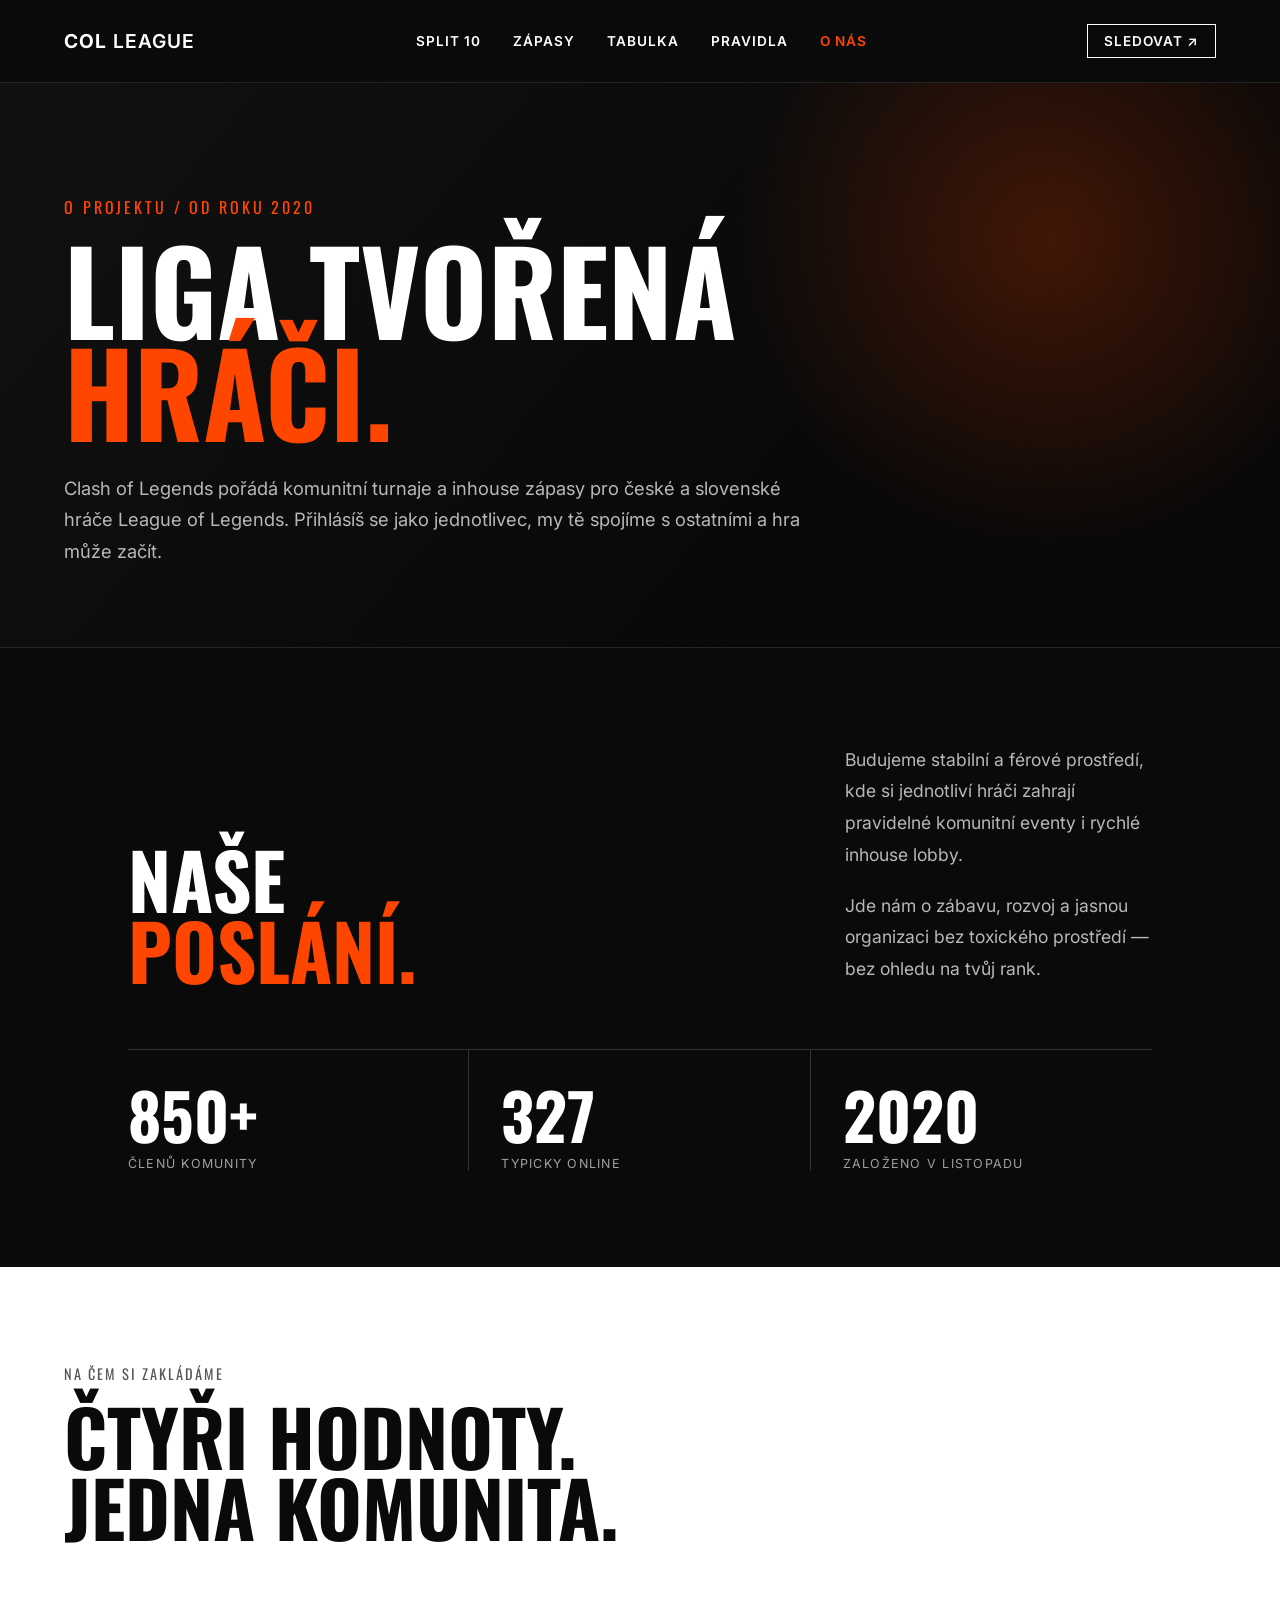
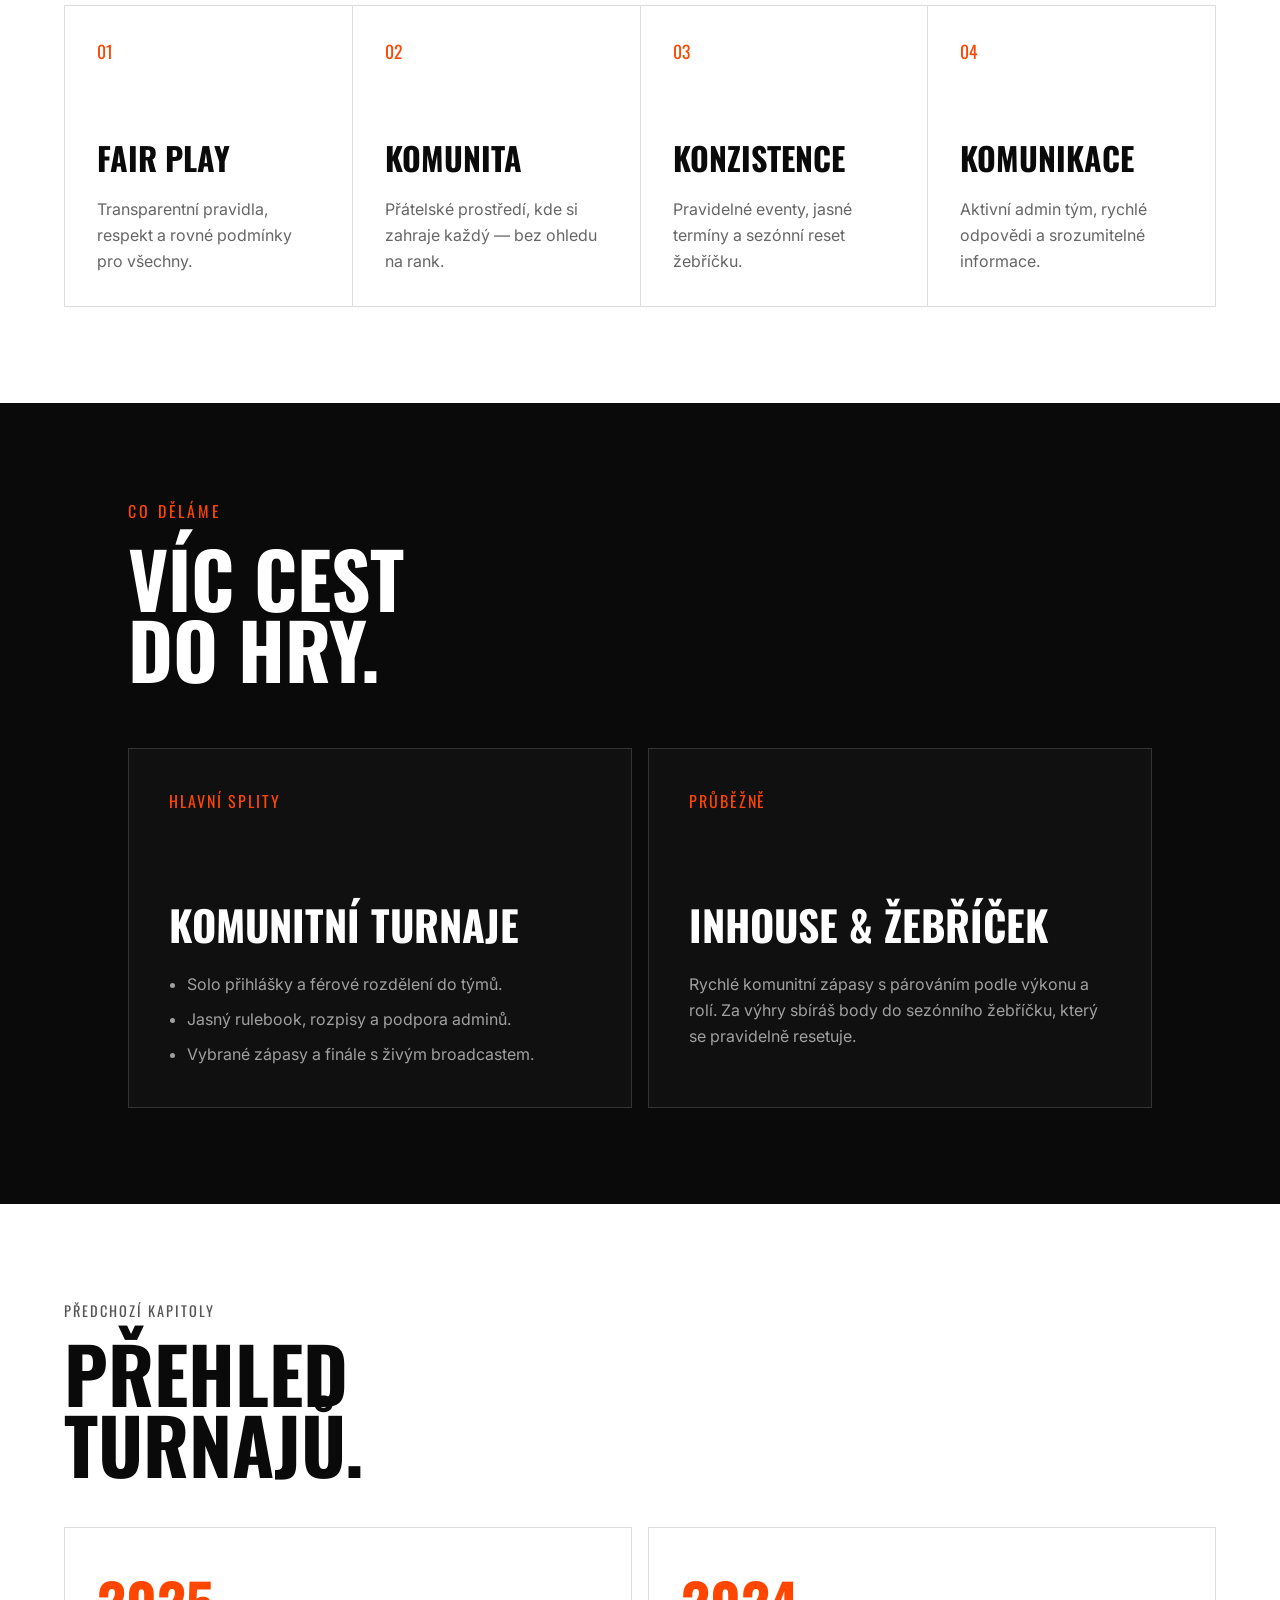
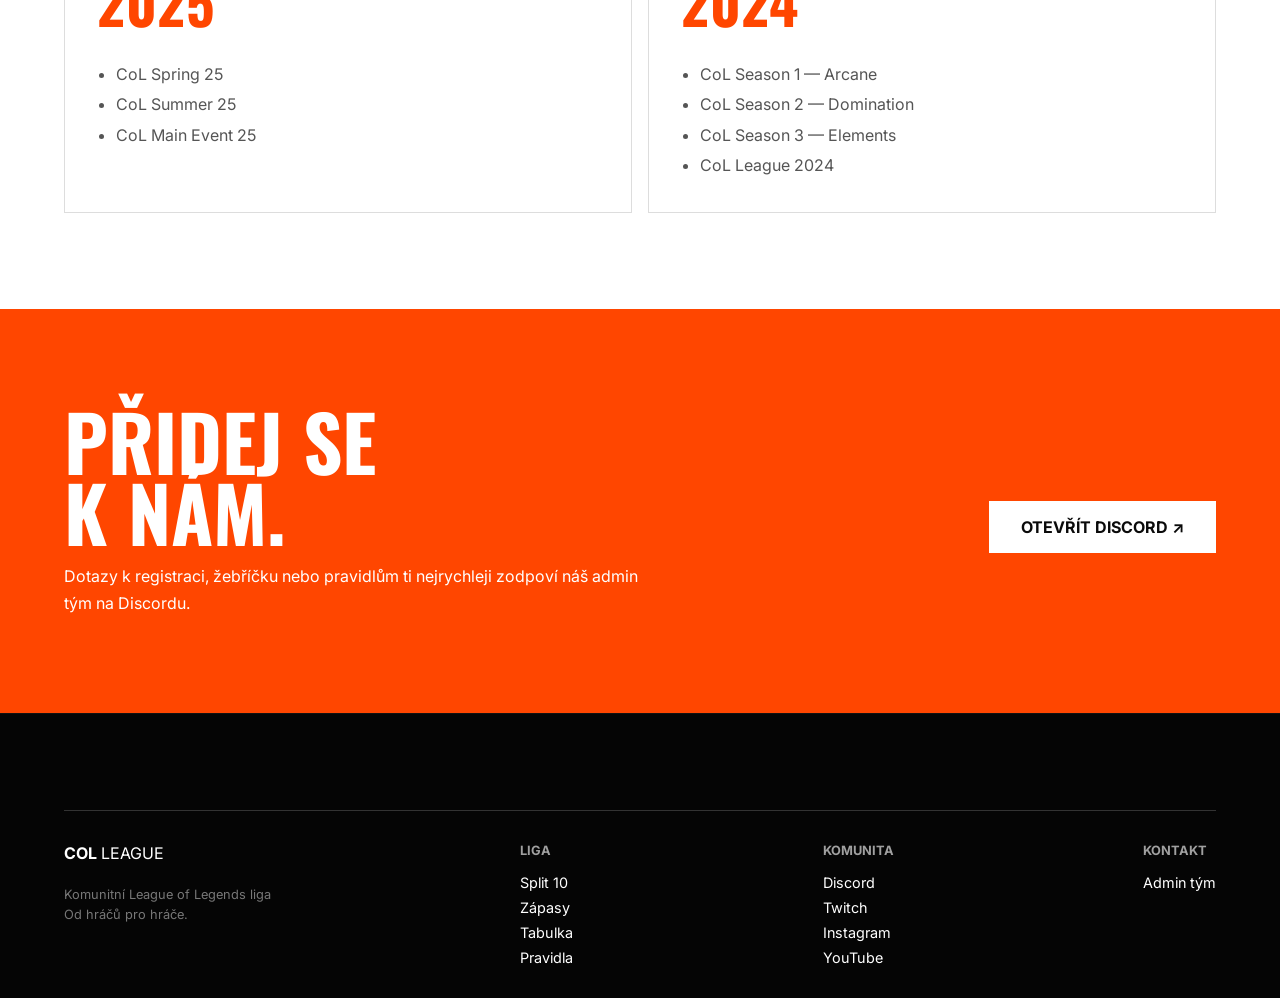
==== about.html @ c6d519ae "Add files via upload" ====
<!DOCTYPE html>
<html lang="cs">
<head>
    <meta charset="UTF-8">
    <meta name="viewport" content="width=device-width, initial-scale=1.0">
    <meta name="description" content="Poznej komunitní League of Legends ligu Clash of Legends, naše hodnoty, turnaje a inhouse zápasy.">
    <title>O nás — COL League</title>
    <link rel="preconnect" href="https://fonts.googleapis.com">
    <link rel="preconnect" href="https://fonts.gstatic.com" crossorigin>
    <link href="https://fonts.googleapis.com/css2?family=Inter:wght@400;600&family=Oswald:wght@700&display=swap" rel="stylesheet">
    <link rel="stylesheet" href="style.css">
</head>
<body class="page-body">
    <header class="navbar page-navbar">
        <a class="logo" href="index.html" aria-label="COL League — úvodní stránka"><strong>COL</strong> LEAGUE</a>
        <nav class="nav-links" aria-label="Hlavní navigace">
            <a href="index.html">SPLIT 10</a>
            <a href="zapasy.html">ZÁPASY</a>
            <a href="#">TABULKA</a>
            <a href="pravidla.html">PRAVIDLA</a>
            <a href="about.html" aria-current="page">O NÁS</a>
        </nav>
        <div class="nav-actions"><a href="https://www.twitch.tv/col_official" class="btn-outline">SLEDOVAT ↗</a></div>
    </header>

    <main class="page-main">
        <section class="page-hero">
            <div class="page-hero__inner">
                <p class="page-kicker">O PROJEKTU / OD ROKU 2020</p>
                <h1 class="page-title">LIGA TVOŘENÁ<br><span class="highlight">HRÁČI.</span></h1>
                <p class="page-lead">Clash of Legends pořádá komunitní turnaje a inhouse zápasy pro české a slovenské hráče League of Legends. Přihlásíš se jako jednotlivec, my tě spojíme s ostatními a hra může začít.</p>
            </div>
        </section>

        <section class="content-section section-dark">
            <div class="content-wrap">
                <div class="split-intro">
                    <h2 class="section-heading">NAŠE<br><span style="color: var(--col-primary);">POSLÁNÍ.</span></h2>
                    <div class="editorial-copy">
                        <p>Budujeme stabilní a férové prostředí, kde si jednotliví hráči zahrají pravidelné komunitní eventy i rychlé inhouse lobby.</p>
                        <p>Jde nám o zábavu, rozvoj a jasnou organizaci bez toxického prostředí — bez ohledu na tvůj rank.</p>
                    </div>
                </div>
                <div class="about-stat-row" aria-label="Statistiky projektu">
                    <div class="about-stat"><strong>850+</strong><span>členů komunity</span></div>
                    <div class="about-stat"><strong>327</strong><span>typicky online</span></div>
                    <div class="about-stat"><strong>2020</strong><span>založeno v listopadu</span></div>
                </div>
            </div>
        </section>

        <section class="content-section content-section--light">
            <div class="content-wrap">
                <p class="subtitle-dark">NA ČEM SI ZAKLÁDÁME</p>
                <h2 class="section-heading">ČTYŘI HODNOTY.<br>JEDNA KOMUNITA.</h2>
                <div class="value-grid-new">
                    <article class="value-card-new"><span class="value-number">01</span><div><h3>Fair play</h3><p>Transparentní pravidla, respekt a rovné podmínky pro všechny.</p></div></article>
                    <article class="value-card-new"><span class="value-number">02</span><div><h3>Komunita</h3><p>Přátelské prostředí, kde si zahraje každý — bez ohledu na rank.</p></div></article>
                    <article class="value-card-new"><span class="value-number">03</span><div><h3>Konzistence</h3><p>Pravidelné eventy, jasné termíny a sezónní reset žebříčku.</p></div></article>
                    <article class="value-card-new"><span class="value-number">04</span><div><h3>Komunikace</h3><p>Aktivní admin tým, rychlé odpovědi a srozumitelné informace.</p></div></article>
                </div>
            </div>
        </section>

        <section class="content-section section-dark">
            <div class="content-wrap">
                <p class="page-kicker">CO DĚLÁME</p>
                <h2 class="section-heading">VÍC CEST<br>DO HRY.</h2>
                <div class="activity-grid">
                    <article class="activity-card">
                        <span class="activity-card__tag">HLAVNÍ SPLITY</span>
                        <h3>Komunitní turnaje</h3>
                        <ul>
                            <li>Solo přihlášky a férové rozdělení do týmů.</li>
                            <li>Jasný rulebook, rozpisy a podpora adminů.</li>
                            <li>Vybrané zápasy a finále s živým broadcastem.</li>
                        </ul>
                    </article>
                    <article class="activity-card">
                        <span class="activity-card__tag">PRŮBĚŽNĚ</span>
                        <h3>Inhouse & žebříček</h3>
                        <p>Rychlé komunitní zápasy s párováním podle výkonu a rolí. Za výhry sbíráš body do sezónního žebříčku, který se pravidelně resetuje.</p>
                    </article>
                </div>
            </div>
        </section>

        <section class="content-section content-section--light">
            <div class="content-wrap">
                <p class="subtitle-dark">PŘEDCHOZÍ KAPITOLY</p>
                <h2 class="section-heading">PŘEHLED<br>TURNAJŮ.</h2>
                <div class="history-grid">
                    <article class="history-year"><h3>2025</h3><ul><li>CoL Spring 25</li><li>CoL Summer 25</li><li>CoL Main Event 25</li></ul></article>
                    <article class="history-year"><h3>2024</h3><ul><li>CoL Season 1 — Arcane</li><li>CoL Season 2 — Domination</li><li>CoL Season 3 — Elements</li><li>CoL League 2024</li></ul></article>
                </div>
            </div>
        </section>

        <section class="content-section content-section--orange">
            <div class="content-wrap contact-strip">
                <div><h2 class="section-heading">PŘIDEJ SE<br>K NÁM.</h2><p>Dotazy k registraci, žebříčku nebo pravidlům ti nejrychleji zodpoví náš admin tým na Discordu.</p></div>
                <a href="https://discord.gg/68KqHuSgA" class="btn-light large">OTEVŘÍT DISCORD ↗</a>
            </div>
        </section>
    </main>

    <footer class="footer-section">
        <div class="footer-links">
            <div class="col-logo"><strong>COL</strong> LEAGUE<br><br><span style="font-size: .8rem; color: #777;">Komunitní League of Legends liga<br>Od hráčů pro hráče.</span></div>
            <div class="links-group"><strong>LIGA</strong><a href="index.html">Split 10</a><a href="zapasy.html">Zápasy</a><a href="#">Tabulka</a><a href="pravidla.html">Pravidla</a></div>
            <div class="links-group"><strong>KOMUNITA</strong><a href="https://discord.gg/68KqHuSgA">Discord</a><a href="https://www.twitch.tv/col_official">Twitch</a><a href="https://www.instagram.com/col_league_official">Instagram</a><a href="https://www.youtube.com/@ClashofLegendsOfficial">YouTube</a></div>
            <div class="links-group"><strong>KONTAKT</strong><a href="https://discord.gg/68KqHuSgA">Admin tým</a></div>
        </div>
    </footer>
</body>
</html>
---- style.css ----
/* --- ZÁKLADNÉ PREMENNÉ A RESET --- */
:root {
    --bg-dark: #0a0a0a;
    --col-primary: #ff4600; /* Výrazná oranžová z návrhu */
    --text-light: #ffffff;
    --text-muted: #a0a0a0;
    --font-heading: 'Oswald', sans-serif;
    --font-body: 'Inter', sans-serif;
}

* {
    margin: 0;
    padding: 0;
    box-sizing: border-box;
}

body {
    background-color: var(--bg-dark);
    color: var(--text-light);
    font-family: var(--font-body);
    overflow-x: hidden;
}

html {
    scroll-behavior: smooth;
}

::selection {
    background: var(--col-primary);
    color: #fff;
}

a {
    text-decoration: none;
    color: inherit;
}

/* --- NAVIGÁCIA --- */
.navbar {
    display: flex;
    justify-content: space-between;
    align-items: center;
    padding: 1.5rem 4rem;
    background: transparent;
    position: absolute;
    width: 100%;
    z-index: 100;
    font-size: 0.85rem;
    font-weight: 600;
    letter-spacing: 1px;
}

.logo {
    font-size: 1.2rem;
}

.nav-links {
    display: flex;
    gap: 2rem;
    text-transform: uppercase;
}

.nav-links a:hover {
    color: var(--col-primary);
}

.nav-links a[aria-current="page"] {
    color: var(--col-primary);
}

.nav-actions {
    display: flex;
    gap: 1rem;
    align-items: center;
}

/* --- TLAČIDLÁ --- */
.btn-outline {
    border: 1px solid var(--text-light);
    padding: 0.5rem 1rem;
    text-transform: uppercase;
    transition: 0.2s;
}

.btn-outline:hover {
    background-color: var(--text-light);
    color: var(--bg-dark);
}

.btn-primary {
    background-color: var(--col-primary);
    color: white;
    padding: 0.5rem 1rem;
    text-transform: uppercase;
    font-weight: bold;
    border: 1px solid var(--col-primary);
    transition: 0.2s;
}

.btn-primary:hover {
    background-color: transparent;
    color: var(--col-primary);
}

.btn-secondary {
    border: 1px solid var(--text-light);
    padding: 0.5rem 1rem;
    text-transform: uppercase;
}

.btn-primary.large, .btn-secondary.large {
    padding: 1rem 2rem;
    font-size: 1rem;
}

.btn-light {
    background-color: white;
    color: var(--bg-dark);
    padding: 1rem 2rem;
    text-transform: uppercase;
    font-weight: bold;
    margin-top: 2rem;
}

/* --- HERO SEKCIA --- */
.hero {
    height: 100vh;
    display: flex;
    align-items: center;
    padding: 0 4rem;
    background: linear-gradient(rgba(10,10,10,0.4), rgba(10,10,10,0.9)), #111;
}

.hero-content {
    max-width: 1200px;
    margin-top: 5rem;
}

.subtitle {
    font-family: var(--font-heading);
    letter-spacing: 2px;
    font-size: 1rem;
    margin-bottom: 1rem;
    text-transform: uppercase;
}

.main-title {
    font-family: var(--font-heading);
    font-size: 8rem;
    line-height: 0.9;
    text-transform: uppercase;
    margin-bottom: 3rem;
}

.main-title .highlight {
    color: var(--col-primary);
}

.hero-actions {
    display: flex;
    align-items: center;
    gap: 4rem;
}

.hero-text {
    font-size: 1.1rem;
    color: var(--text-muted);
}

.hero-buttons {
    display: flex;
    gap: 1rem;
}

/* --- ORANŽOVÝ BANNER --- */
.info-banner {
    background-color: var(--col-primary);
    display: flex;
    justify-content: space-between;
    align-items: center;
    padding: 2rem 4rem;
    color: white;
    flex-wrap: wrap;
}

.banner-item {
    display: flex;
    align-items: center;
    gap: 1rem;
    text-transform: uppercase;
}

.banner-item p {
    font-size: 0.8rem;
    opacity: 0.9;
}

.badge {
    border: 2px solid white;
    padding: 0.2rem 0.5rem;
    font-weight: bold;
}

.form-mockup label {
    font-size: 0.7rem;
    display: block;
    margin-bottom: 0.3rem;
}

.input-group {
    display: flex;
    background: white;
}

.input-group input {
    border: none;
    padding: 0.8rem;
    font-weight: bold;
    outline: none;
}

.input-group button {
    background: transparent;
    border: none;
    padding: 0 1rem;
    cursor: pointer;
    font-weight: bold;
}

/* --- SPOLOČNÉ TRIEDY PRE SEKCIE --- */
.section-dark {
    background-color: var(--bg-dark);
    color: var(--text-light);
    padding: 6rem 4rem;
}

.section-light {
    background-color: #ffffff;
    color: var(--bg-dark);
    padding: 6rem 4rem;
}

.massive-text {
    font-family: var(--font-heading);
    font-size: 6rem;
    line-height: 0.9;
    text-transform: uppercase;
}

.massive-text .highlight {
    color: var(--col-primary);
}

.massive-text-dark {
    font-family: var(--font-heading);
    font-size: 5.5rem;
    line-height: 0.9;
    text-transform: uppercase;
    color: var(--bg-dark);
    margin-bottom: 3rem;
}

.subtitle-dark {
    font-family: var(--font-heading);
    letter-spacing: 2px;
    font-size: 0.9rem;
    margin-bottom: 1rem;
    text-transform: uppercase;
    color: #555;
}

.link-arrow {
    display: inline-block;
    border-bottom: 1px solid var(--text-light);
    padding-bottom: 0.2rem;
    text-transform: uppercase;
    font-weight: bold;
    margin-top: 1rem;
}

/* --- ABOUT SEKCIA (KOMUNITA. SOUTĚŽ. RESPEKT.) --- */
.about-top {
    display: flex;
    justify-content: space-between;
    align-items: flex-end;
    margin-bottom: 6rem;
}

.about-desc {
    max-width: 300px;
    color: var(--text-muted);
}

.stats-grid {
    display: grid;
    grid-template-columns: repeat(4, 1fr);
    gap: 2rem;
    border-top: 1px solid #333;
    padding-top: 2rem;
}

.stat-item h3 {
    font-family: var(--font-heading);
    font-size: 3.5rem;
    margin-bottom: 0.5rem;
}

.stat-item p {
    font-size: 0.8rem;
    text-transform: uppercase;
    color: var(--text-muted);
    letter-spacing: 1px;
}

/* --- KROKY (OD SOUPISKY K FINÁLE) --- */
.steps-grid {
    display: grid;
    grid-template-columns: repeat(4, 1fr);
    gap: 1rem;
}

.step-card {
    border-left: 2px solid #eee;
    padding-left: 1.5rem;
}

.step-number {
    font-family: var(--font-heading);
    font-size: 3rem;
    color: var(--col-primary);
    opacity: 0.5;
    margin-bottom: 1rem;
}

.step-card h4 {
    font-size: 1.2rem;
    text-transform: uppercase;
    margin-bottom: 1rem;
}

.step-card p {
    color: #555;
    font-size: 0.9rem;
    line-height: 1.5;
}

/* --- OBRÁZKOVÉ KARTY --- */
.features-grid {
    display: grid;
    grid-template-columns: repeat(3, 1fr);
    gap: 1rem;
}

.feature-card {
    height: 400px;
    background-color: #222; 
    padding: 2rem;
    display: flex;
    flex-direction: column;
    justify-content: flex-end;
    color: white;
    background: linear-gradient(to top, rgba(0,0,0,0.9), rgba(0,0,0,0.1));
}

.card-meta {
    font-size: 0.7rem;
    text-transform: uppercase;
    letter-spacing: 1px;
    margin-bottom: 0.5rem;
}

.feature-card h3 {
    font-family: var(--font-heading);
    font-size: 2.2rem;
    line-height: 1.1;
    text-transform: uppercase;
}

/* --- FAQ SEKCIA --- */
.faq-section {
    display: grid;
    grid-template-columns: 1fr 1fr;
    gap: 4rem;
}

.faq-list {
    display: flex;
    flex-direction: column;
}

.faq-item {
    border-bottom: 1px solid #333;
    padding: 1.5rem 0;
}

.faq-item summary {
    font-size: 1.2rem;
    font-weight: bold;
    cursor: pointer;
    list-style: none;
    display: flex;
    justify-content: space-between;
}

.faq-item summary::-webkit-details-marker {
    display: none;
}

.faq-content {
    padding-top: 1rem;
    color: var(--text-muted);
    line-height: 1.6;
}

/* --- FOOTER --- */
.footer-section {
    background-color: #050505; 
    padding: 6rem 4rem 2rem 4rem;
    color: white;
    text-align: center;
    border-top: 1px solid #111;
}

.footer-links {
    display: flex;
    justify-content: space-between;
    text-align: left;
    border-top: 1px solid #333;
    padding-top: 2rem;
}

.links-group {
    display: flex;
    flex-direction: column;
    gap: 0.5rem;
}

.links-group strong {
    margin-bottom: 0.5rem;
    color: var(--text-muted);
    font-size: 0.8rem;
    text-transform: uppercase;
}

.links-group a {
    color: white;
    font-size: 0.9rem;
}
.links-group a:hover {
    color: var(--col-primary);
}

/* --- VNITŘNÍ STRÁNKY --- */
.page-body {
    background: #0a0a0a;
}

.page-navbar {
    position: relative;
    background: #0a0a0a;
    border-bottom: 1px solid #242424;
}

.page-main {
    min-height: 70vh;
}

.page-hero {
    min-height: 560px;
    display: flex;
    align-items: flex-end;
    padding: 7rem 4rem 5rem;
    background:
        radial-gradient(circle at 82% 28%, rgba(255, 70, 0, 0.23), transparent 28%),
        linear-gradient(130deg, #111 0%, #080808 70%);
    border-bottom: 1px solid #262626;
}

.page-hero--compact {
    min-height: 410px;
}

.page-hero__inner {
    width: 100%;
    max-width: 1280px;
    margin: 0 auto;
}

.page-kicker {
    color: var(--col-primary);
    font-family: var(--font-heading);
    letter-spacing: 0.18em;
    text-transform: uppercase;
    margin-bottom: 1.2rem;
}

.page-title {
    max-width: 1050px;
    font-family: var(--font-heading);
    font-size: clamp(4rem, 9vw, 8rem);
    line-height: 0.88;
    text-transform: uppercase;
}

.page-title .highlight {
    color: var(--col-primary);
}

.page-lead {
    max-width: 760px;
    margin-top: 2rem;
    color: #b8b8b8;
    font-size: 1.15rem;
    line-height: 1.7;
}

.content-wrap {
    width: min(100% - 8rem, 1280px);
    margin-inline: auto;
}

.content-section {
    padding-block: 6rem;
}

.content-section--light {
    background: #fff;
    color: #0a0a0a;
}

.content-section--orange {
    background: var(--col-primary);
    color: #fff;
}

.section-heading {
    font-family: var(--font-heading);
    font-size: clamp(3rem, 6vw, 5.5rem);
    line-height: 0.92;
    text-transform: uppercase;
}

.section-intro {
    max-width: 700px;
    margin-top: 1.5rem;
    color: #777;
    line-height: 1.75;
}

.section-dark .section-intro {
    color: var(--text-muted);
}

.split-intro {
    display: grid;
    grid-template-columns: 1.35fr 0.65fr;
    gap: 5rem;
    align-items: end;
}

.editorial-copy {
    color: #b8b8b8;
    font-size: 1.1rem;
    line-height: 1.8;
}

.editorial-copy p + p {
    margin-top: 1.2rem;
}

.about-stat-row {
    display: grid;
    grid-template-columns: repeat(3, 1fr);
    margin-top: 4rem;
    border-top: 1px solid #333;
}

.about-stat {
    padding: 2rem 2rem 0 0;
    border-right: 1px solid #333;
}

.about-stat:not(:first-child) {
    padding-left: 2rem;
}

.about-stat:last-child {
    border-right: 0;
}

.about-stat strong {
    display: block;
    font-family: var(--font-heading);
    font-size: 4rem;
    line-height: 1;
}

.about-stat span {
    display: block;
    margin-top: 0.65rem;
    color: var(--text-muted);
    font-size: 0.78rem;
    letter-spacing: 0.1em;
    text-transform: uppercase;
}

.value-grid-new {
    display: grid;
    grid-template-columns: repeat(4, 1fr);
    gap: 1px;
    margin-top: 4rem;
    background: #ddd;
    border: 1px solid #ddd;
}

.value-card-new {
    min-height: 300px;
    padding: 2rem;
    background: #fff;
    display: flex;
    flex-direction: column;
    justify-content: space-between;
}

.value-number {
    color: var(--col-primary);
    font-family: var(--font-heading);
    font-size: 1.1rem;
}

.value-card-new h3 {
    margin-bottom: 1rem;
    font-family: var(--font-heading);
    font-size: 2rem;
    text-transform: uppercase;
}

.value-card-new p {
    color: #666;
    line-height: 1.6;
}

.activity-grid {
    display: grid;
    grid-template-columns: repeat(2, 1fr);
    gap: 1rem;
    margin-top: 4rem;
}

.activity-card {
    min-height: 340px;
    padding: 2.5rem;
    border: 1px solid #333;
    background: #101010;
}

.activity-card__tag {
    display: inline-block;
    margin-bottom: 5rem;
    color: var(--col-primary);
    font-family: var(--font-heading);
    letter-spacing: 0.12em;
    text-transform: uppercase;
}

.activity-card h3 {
    margin-bottom: 1rem;
    font-family: var(--font-heading);
    font-size: 2.6rem;
    text-transform: uppercase;
}

.activity-card p,
.activity-card li {
    color: var(--text-muted);
    line-height: 1.65;
}

.activity-card ul {
    padding-left: 1.1rem;
}

.activity-card li + li {
    margin-top: 0.55rem;
}

.history-grid {
    display: grid;
    grid-template-columns: repeat(2, 1fr);
    gap: 1rem;
    margin-top: 3rem;
}

.history-year {
    padding: 2rem;
    border: 1px solid #ddd;
}

.history-year h3 {
    color: var(--col-primary);
    font-family: var(--font-heading);
    font-size: 3.5rem;
}

.history-year ul {
    margin-top: 1rem;
    padding-left: 1.2rem;
    color: #555;
    line-height: 1.9;
}

.contact-strip {
    display: flex;
    justify-content: space-between;
    gap: 3rem;
    align-items: center;
}

.contact-strip p {
    max-width: 580px;
    margin-top: 1rem;
    line-height: 1.7;
}

/* Pravidla */
.draft-notice {
    display: flex;
    align-items: center;
    gap: 1rem;
    padding: 1.25rem 1.5rem;
    border: 1px solid rgba(255, 255, 255, 0.28);
    background: rgba(255, 255, 255, 0.08);
    margin-top: 2.5rem;
    max-width: 720px;
}

.draft-notice__badge {
    flex: 0 0 auto;
    background: #fff;
    color: #0a0a0a;
    padding: 0.4rem 0.65rem;
    font-size: 0.72rem;
    font-weight: 700;
    letter-spacing: 0.08em;
}

.rules-layout {
    display: grid;
    grid-template-columns: 270px 1fr;
    gap: 5rem;
    align-items: start;
}

.rules-nav {
    position: sticky;
    top: 2rem;
    border-top: 1px solid #333;
}

.rules-nav a {
    display: flex;
    justify-content: space-between;
    padding: 1rem 0;
    border-bottom: 1px solid #333;
    color: #aaa;
    font-size: 0.85rem;
    text-transform: uppercase;
}

.rules-nav a:hover {
    color: var(--col-primary);
}

.rules-chapters {
    display: grid;
    gap: 1rem;
}

.rule-chapter {
    padding: 2.25rem;
    border: 1px solid #303030;
    background: #101010;
}

.rule-chapter__head {
    display: grid;
    grid-template-columns: 80px 1fr;
    gap: 1.5rem;
    align-items: start;
}

.rule-chapter__number {
    color: var(--col-primary);
    font-family: var(--font-heading);
    font-size: 2.2rem;
}

.rule-chapter h2 {
    font-family: var(--font-heading);
    font-size: 2rem;
    text-transform: uppercase;
}

.rule-chapter p {
    margin-top: 0.8rem;
    color: #8d8d8d;
    line-height: 1.7;
}

/* Zápasy */
.match-filter-bar {
    display: flex;
    justify-content: space-between;
    align-items: center;
    gap: 1rem;
    margin-bottom: 2rem;
    padding-bottom: 1.5rem;
    border-bottom: 1px solid #333;
}

.match-tabs {
    display: flex;
    flex-wrap: wrap;
    gap: 0.6rem;
}

.match-tab {
    padding: 0.7rem 1rem;
    border: 1px solid #333;
    color: #aaa;
    font-size: 0.78rem;
    font-weight: 600;
    text-transform: uppercase;
}

.match-tab--active,
.match-tab:hover {
    border-color: var(--col-primary);
    background: var(--col-primary);
    color: #fff;
}

.matches-group + .matches-group {
    margin-top: 5rem;
}

.matches-group__title {
    margin-bottom: 1.4rem;
    font-family: var(--font-heading);
    font-size: 2.4rem;
    text-transform: uppercase;
}

.matches-list-new {
    display: grid;
    gap: 1rem;
}

.match-card-new {
    position: relative;
    display: grid;
    grid-template-columns: minmax(180px, 1fr) minmax(300px, 1.35fr) minmax(180px, 1fr);
    gap: 2rem;
    align-items: center;
    min-height: 190px;
    padding: 2rem;
    border: 1px solid #303030;
    background: linear-gradient(120deg, #101010, #0c0c0c);
    overflow: hidden;
}

.match-card-new::after {
    content: "";
    position: absolute;
    inset: 0 auto 0 0;
    width: 4px;
    background: var(--col-primary);
}

.match-card-new--finished::after {
    background: #5c5c5c;
}

.match-team {
    display: flex;
    align-items: center;
    gap: 1rem;
    min-width: 0;
}

.match-team--right {
    flex-direction: row-reverse;
    text-align: right;
}

.team-mark {
    flex: 0 0 64px;
    width: 64px;
    height: 64px;
    display: grid;
    place-items: center;
    border: 1px solid #3c3c3c;
    background: #181818;
    color: var(--col-primary);
    font-family: var(--font-heading);
    font-size: 1.55rem;
}

.match-team__name {
    font-family: var(--font-heading);
    font-size: 1.4rem;
    line-height: 1.05;
    text-transform: uppercase;
}

.match-team__record {
    margin-top: 0.35rem;
    color: #727272;
    font-size: 0.72rem;
    text-transform: uppercase;
}

.match-center {
    text-align: center;
}

.match-meta {
    color: #787878;
    font-size: 0.72rem;
    letter-spacing: 0.09em;
    text-transform: uppercase;
}

.match-score {
    margin: 0.55rem 0;
    font-family: var(--font-heading);
    font-size: 3rem;
    letter-spacing: 0.08em;
}

.match-time {
    margin: 0.55rem 0;
    font-family: var(--font-heading);
    font-size: 2.25rem;
}

.match-badges {
    display: flex;
    justify-content: center;
    flex-wrap: wrap;
    gap: 0.4rem;
}

.match-badge {
    padding: 0.35rem 0.55rem;
    border: 1px solid #393939;
    color: #aaa;
    font-size: 0.65rem;
    text-transform: uppercase;
}

.match-badge--live {
    border-color: var(--col-primary);
    color: var(--col-primary);
}

.matches-note {
    max-width: 620px;
    color: #777;
    line-height: 1.65;
}

@media (max-width: 980px) {
    .navbar {
        padding: 1.25rem 2rem;
    }

    .nav-links {
        gap: 1rem;
    }

    .nav-actions {
        display: none;
    }

    .page-hero {
        padding-inline: 2rem;
    }

    .content-wrap {
        width: min(100% - 4rem, 1280px);
    }

    .split-intro,
    .rules-layout {
        grid-template-columns: 1fr;
        gap: 3rem;
    }

    .rules-nav {
        position: static;
    }

    .value-grid-new {
        grid-template-columns: repeat(2, 1fr);
    }

    .match-card-new {
        grid-template-columns: 1fr;
        gap: 1.4rem;
        text-align: center;
    }

    .match-team,
    .match-team--right {
        flex-direction: column;
        text-align: center;
    }
}

@media (max-width: 700px) {
    .navbar {
        position: relative;
        flex-wrap: wrap;
        gap: 1rem;
        padding: 1rem 1.25rem;
        background: #0a0a0a;
    }

    .nav-links {
        width: 100%;
        overflow-x: auto;
        padding-bottom: 0.35rem;
        font-size: 0.74rem;
    }

    .nav-links a {
        flex: 0 0 auto;
    }

    .hero {
        height: auto;
        min-height: 720px;
        padding-inline: 1.25rem;
    }

    .main-title {
        font-size: clamp(4.4rem, 22vw, 7rem);
    }

    .hero-actions,
    .about-top,
    .contact-strip {
        flex-direction: column;
        align-items: flex-start;
        gap: 2rem;
    }

    .hero-buttons {
        flex-wrap: wrap;
    }

    .info-banner,
    .section-dark,
    .section-light,
    .footer-section {
        padding-inline: 1.25rem;
    }

    .info-banner {
        gap: 1.5rem;
    }

    .massive-text,
    .massive-text-dark {
        font-size: clamp(3.4rem, 17vw, 5.5rem);
    }

    .stats-grid,
    .steps-grid,
    .features-grid,
    .faq-section,
    .footer-links {
        grid-template-columns: 1fr;
    }

    .footer-links {
        display: grid;
        gap: 2.5rem;
    }

    .page-hero {
        min-height: 460px;
        padding: 5rem 1.25rem 3.5rem;
    }

    .page-title {
        font-size: clamp(3.8rem, 19vw, 6rem);
    }

    .content-wrap {
        width: min(100% - 2.5rem, 1280px);
    }

    .content-section {
        padding-block: 4.5rem;
    }

    .about-stat-row,
    .value-grid-new,
    .activity-grid,
    .history-grid {
        grid-template-columns: 1fr;
    }

    .about-stat {
        padding: 1.5rem 0;
        border-right: 0;
        border-bottom: 1px solid #333;
    }

    .about-stat:not(:first-child) {
        padding-left: 0;
    }

    .rule-chapter {
        padding: 1.5rem;
    }

    .rule-chapter__head {
        grid-template-columns: 1fr;
        gap: 0.6rem;
    }

    .match-filter-bar {
        align-items: flex-start;
        flex-direction: column;
    }

    .match-card-new {
        padding: 1.5rem;
    }
}
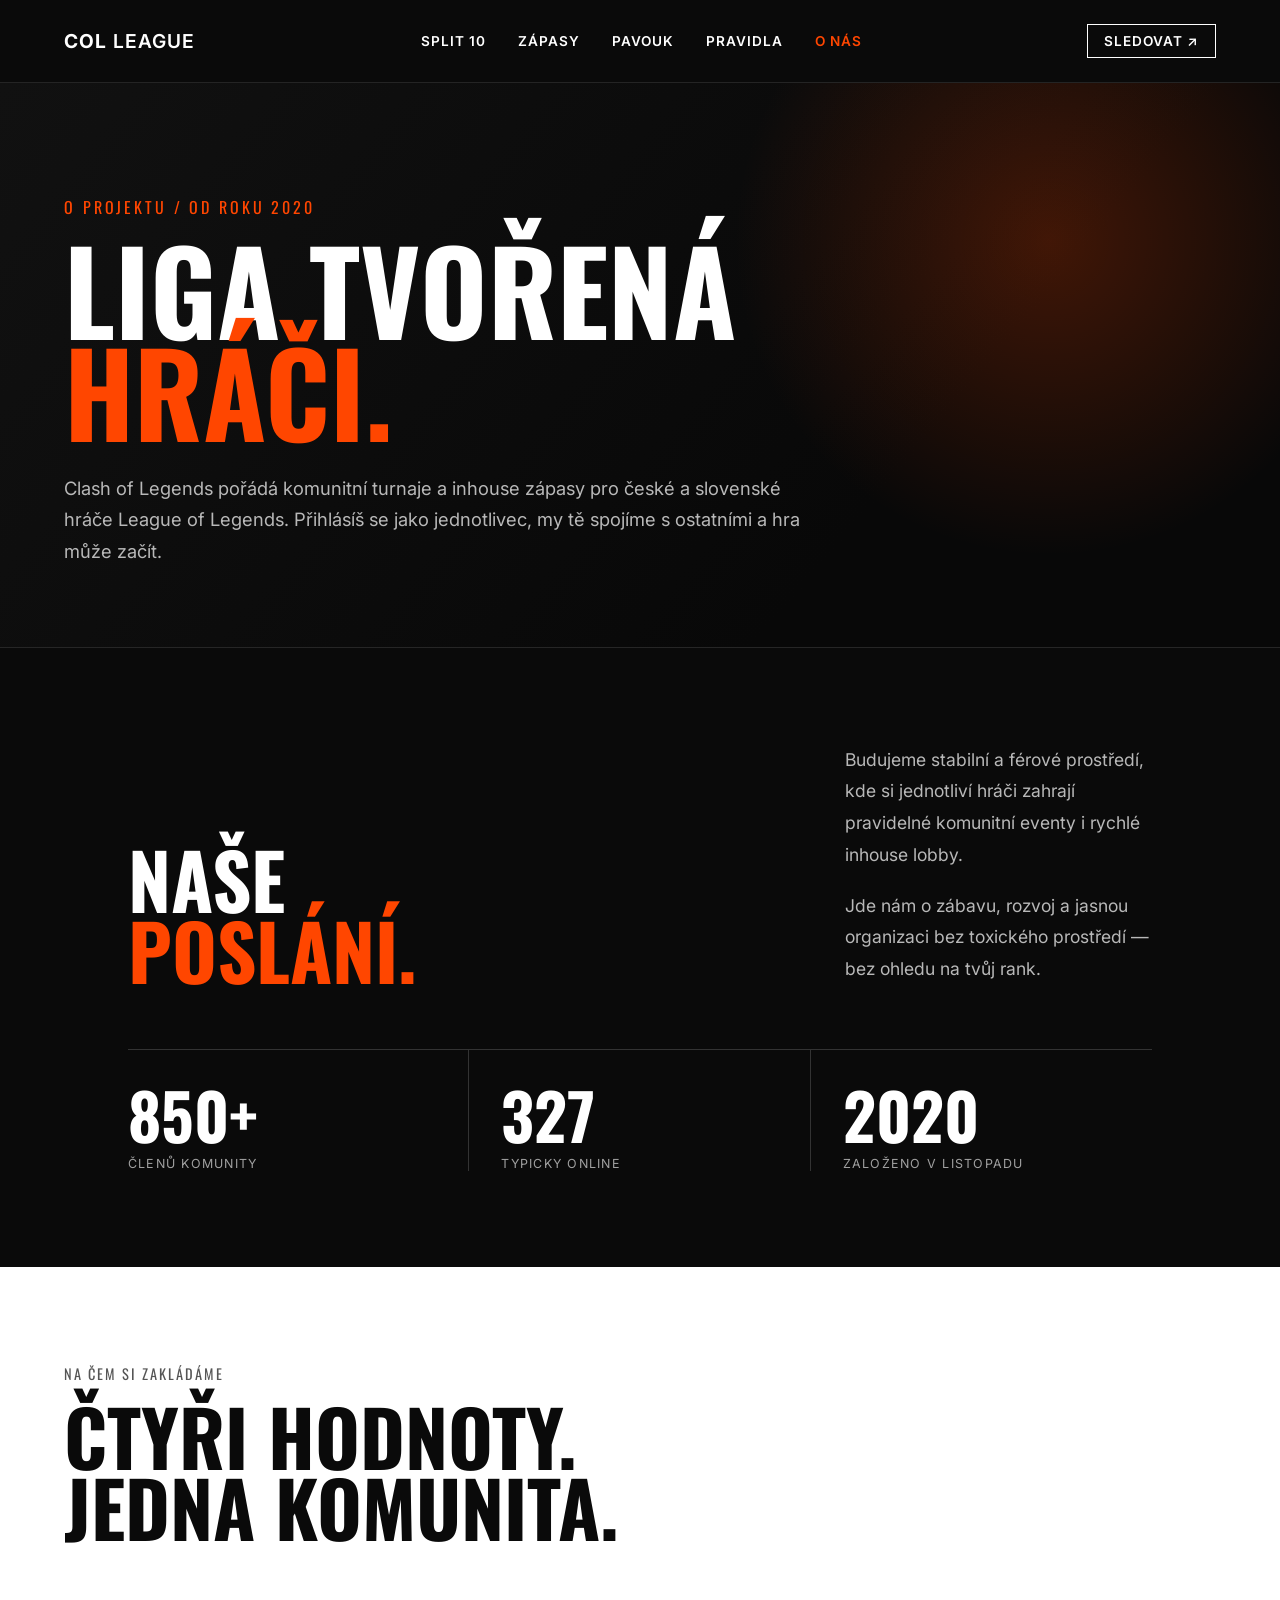
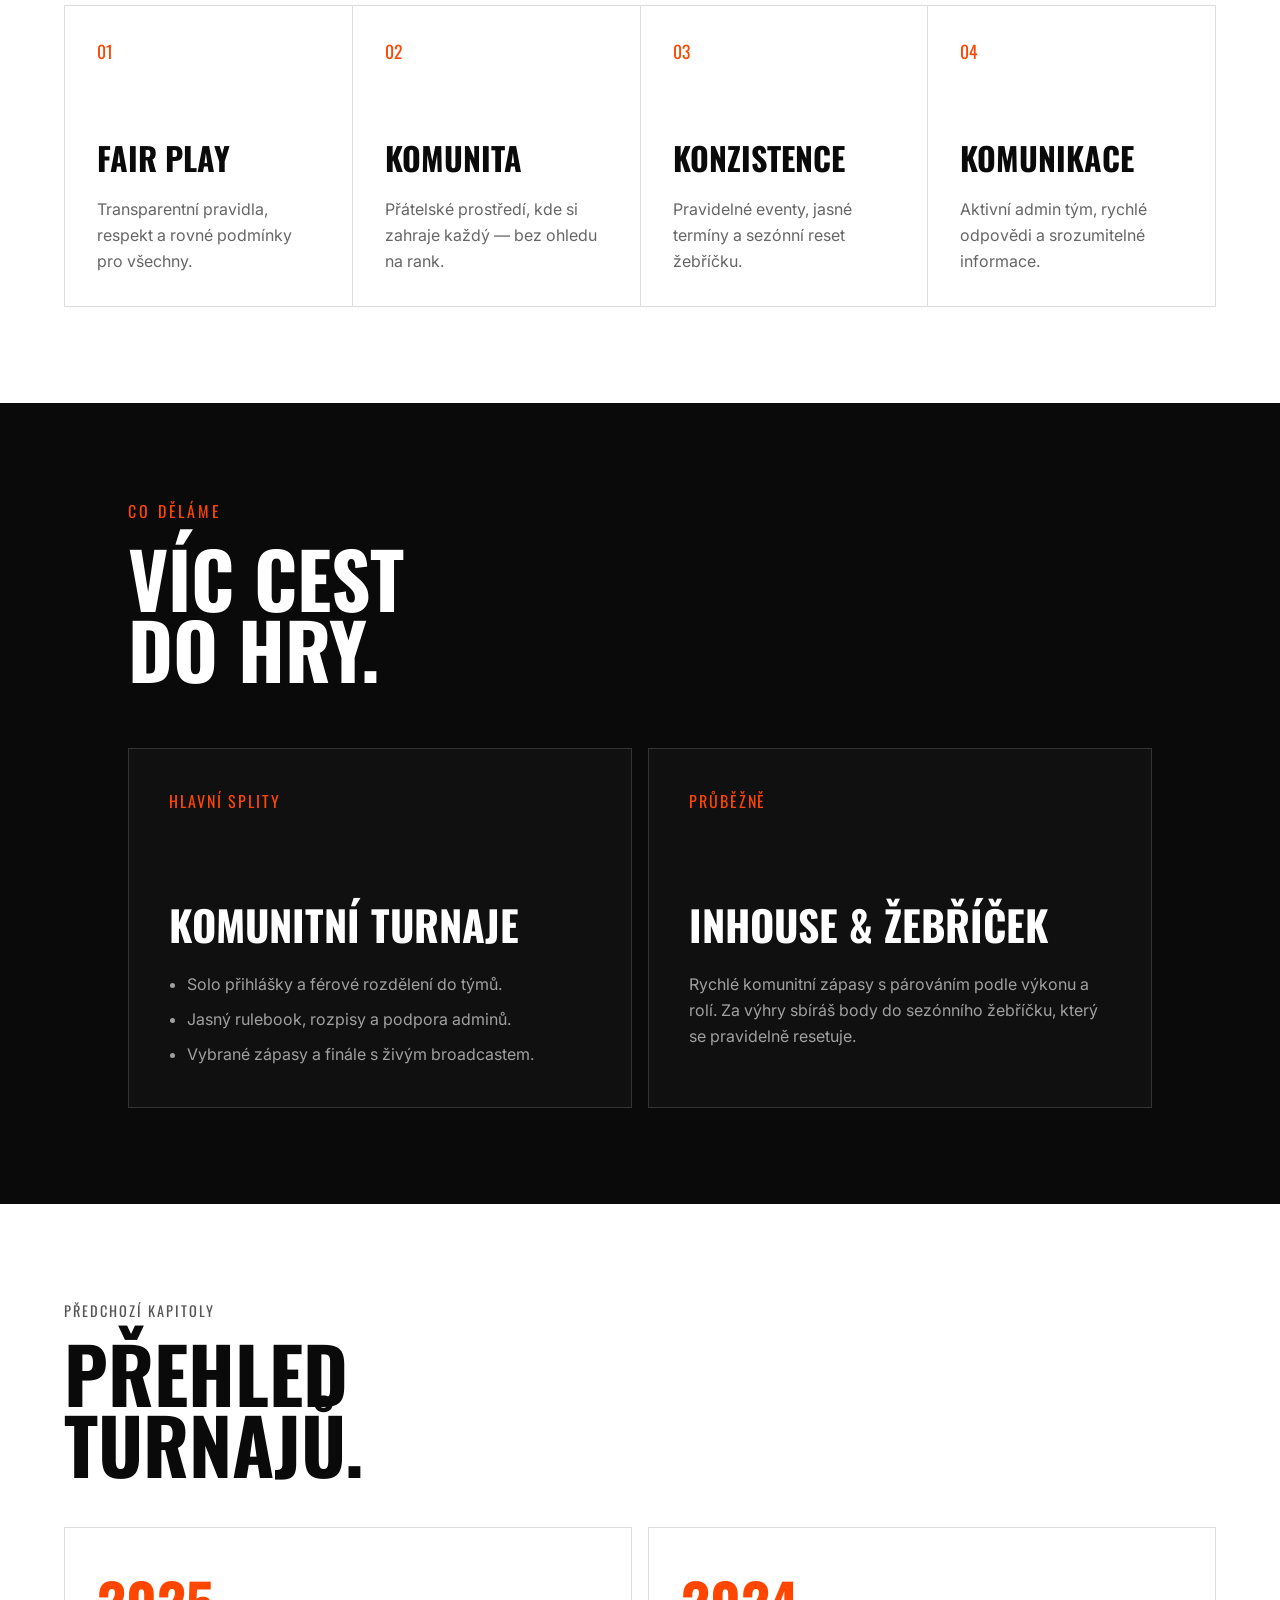
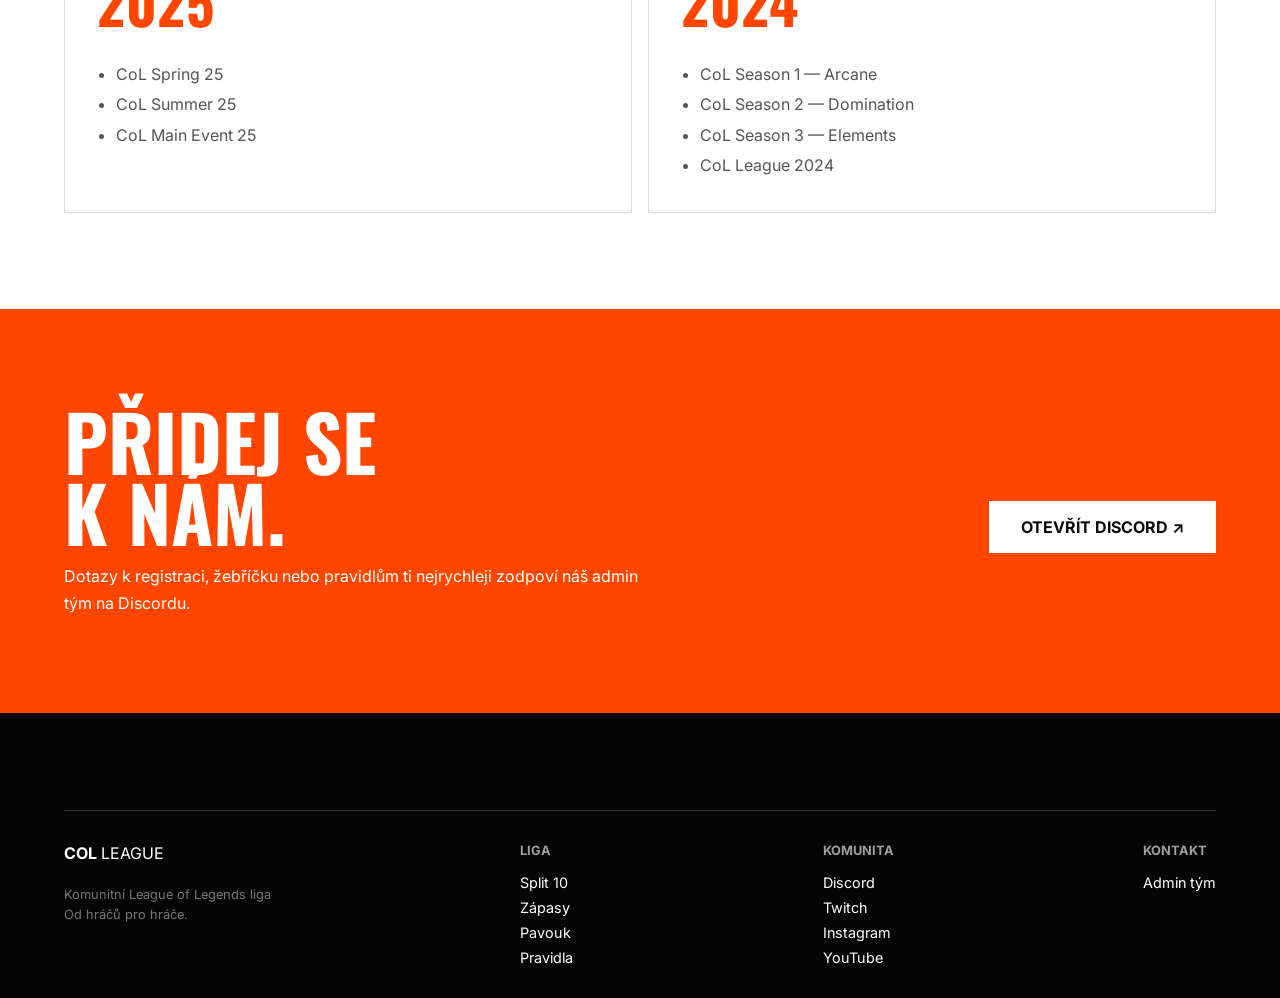
==== commit 51c58f6c: "Add files via upload" ====
--- a/about.html
+++ b/about.html
@@ -16,7 +16,7 @@
         <nav class="nav-links" aria-label="Hlavní navigace">
             <a href="index.html">SPLIT 10</a>
             <a href="zapasy.html">ZÁPASY</a>
-            <a href="#">TABULKA</a>
+            <a href="pavouk.html">PAVOUK</a>
             <a href="pravidla.html">PRAVIDLA</a>
             <a href="about.html" aria-current="page">O NÁS</a>
         </nav>
@@ -107,7 +107,7 @@
     <footer class="footer-section">
         <div class="footer-links">
             <div class="col-logo"><strong>COL</strong> LEAGUE<br><br><span style="font-size: .8rem; color: #777;">Komunitní League of Legends liga<br>Od hráčů pro hráče.</span></div>
-            <div class="links-group"><strong>LIGA</strong><a href="index.html">Split 10</a><a href="zapasy.html">Zápasy</a><a href="#">Tabulka</a><a href="pravidla.html">Pravidla</a></div>
+            <div class="links-group"><strong>LIGA</strong><a href="index.html">Split 10</a><a href="zapasy.html">Zápasy</a><a href="pavouk.html">Pavouk</a><a href="pravidla.html">Pravidla</a></div>
             <div class="links-group"><strong>KOMUNITA</strong><a href="https://discord.gg/68KqHuSgA">Discord</a><a href="https://www.twitch.tv/col_official">Twitch</a><a href="https://www.instagram.com/col_league_official">Instagram</a><a href="https://www.youtube.com/@ClashofLegendsOfficial">YouTube</a></div>
             <div class="links-group"><strong>KONTAKT</strong><a href="https://discord.gg/68KqHuSgA">Admin tým</a></div>
         </div>
--- a/style.css
+++ b/style.css
@@ -818,6 +818,17 @@
     border-bottom: 1px solid #333;
 }
 
+.match-filter-actions {
+    display: flex;
+    align-items: center;
+    justify-content: flex-end;
+    gap: 1.25rem;
+}
+
+.match-filter-actions .btn-outline {
+    flex: 0 0 auto;
+}
+
 .match-tabs {
     display: flex;
     flex-wrap: wrap;
@@ -906,6 +917,12 @@
     font-size: 1.55rem;
 }
 
+.team-mark img {
+    width: 100%;
+    height: 100%;
+    object-fit: contain;
+}
+
 .match-team__name {
     font-family: var(--font-heading);
     font-size: 1.4rem;
@@ -970,6 +987,718 @@
     line-height: 1.65;
 }
 
+/* Generátor zápasů */
+.generator-shell {
+    display: grid;
+    grid-template-columns: minmax(320px, 0.8fr) minmax(500px, 1.2fr);
+    gap: 2rem;
+    align-items: start;
+}
+
+.generator-panel {
+    padding: 2rem;
+    border: 1px solid #303030;
+    background: #101010;
+}
+
+.generator-panel--sticky {
+    position: sticky;
+    top: 2rem;
+}
+
+.generator-panel__head {
+    margin-bottom: 2rem;
+    padding-bottom: 1.25rem;
+    border-bottom: 1px solid #303030;
+}
+
+.generator-panel__head h2 {
+    font-family: var(--font-heading);
+    font-size: 2.2rem;
+    text-transform: uppercase;
+}
+
+.generator-panel__head p {
+    margin-top: 0.55rem;
+    color: #888;
+    line-height: 1.55;
+}
+
+.generator-form {
+    display: grid;
+    gap: 2rem;
+}
+
+.generator-fieldset {
+    display: grid;
+    gap: 1rem;
+    padding: 0;
+    border: 0;
+}
+
+.generator-fieldset legend {
+    width: 100%;
+    margin-bottom: 1rem;
+    padding-bottom: 0.65rem;
+    border-bottom: 1px solid #292929;
+    color: var(--col-primary);
+    font-family: var(--font-heading);
+    font-size: 1rem;
+    letter-spacing: 0.1em;
+    text-transform: uppercase;
+}
+
+.generator-field,
+.generator-field-row {
+    display: grid;
+    gap: 0.5rem;
+}
+
+.generator-field-row {
+    grid-template-columns: repeat(2, minmax(0, 1fr));
+    gap: 1rem;
+}
+
+.generator-field label,
+.generator-field__label {
+    color: #aaa;
+    font-size: 0.72rem;
+    font-weight: 600;
+    letter-spacing: 0.08em;
+    text-transform: uppercase;
+}
+
+.generator-field input,
+.generator-field select {
+    width: 100%;
+    min-height: 46px;
+    padding: 0.75rem 0.85rem;
+    border: 1px solid #393939;
+    border-radius: 0;
+    outline: 0;
+    background: #090909;
+    color: #fff;
+    font: inherit;
+}
+
+.generator-field input:focus,
+.generator-field select:focus {
+    border-color: var(--col-primary);
+    box-shadow: 0 0 0 2px rgba(255, 70, 0, 0.16);
+}
+
+.generator-check {
+    display: flex;
+    gap: 0.75rem;
+    align-items: flex-start;
+    color: #bbb;
+    line-height: 1.5;
+    cursor: pointer;
+}
+
+.generator-check input {
+    width: 18px;
+    height: 18px;
+    margin-top: 0.15rem;
+    accent-color: var(--col-primary);
+}
+
+.generator-check small {
+    display: block;
+    color: #666;
+}
+
+.team-choice-preview {
+    display: flex;
+    align-items: center;
+    gap: 0.8rem;
+    min-height: 64px;
+    padding: 0.7rem;
+    border: 1px solid #292929;
+    background: #0b0b0b;
+}
+
+.team-choice-preview img {
+    width: 46px;
+    height: 46px;
+    object-fit: contain;
+}
+
+.team-choice-preview strong {
+    display: block;
+    font-family: var(--font-heading);
+    font-size: 1.15rem;
+    text-transform: uppercase;
+}
+
+.team-choice-preview span {
+    color: #666;
+    font-size: 0.72rem;
+}
+
+.generator-error {
+    padding: 0.8rem 1rem;
+    border: 1px solid #9f2e09;
+    background: rgba(159, 46, 9, 0.12);
+    color: #ff9c77;
+    line-height: 1.5;
+}
+
+.generator-actions {
+    display: flex;
+    flex-wrap: wrap;
+    gap: 0.75rem;
+}
+
+.generator-button {
+    border: 1px solid var(--col-primary);
+    background: var(--col-primary);
+    color: #fff;
+    padding: 0.85rem 1.25rem;
+    font: inherit;
+    font-size: 0.82rem;
+    font-weight: 700;
+    letter-spacing: 0.05em;
+    text-transform: uppercase;
+    cursor: pointer;
+}
+
+.generator-button:hover {
+    background: transparent;
+    color: var(--col-primary);
+}
+
+.generator-button--secondary {
+    border-color: #444;
+    background: transparent;
+    color: #bbb;
+}
+
+.generator-button--secondary:hover {
+    border-color: #fff;
+    color: #fff;
+}
+
+.generator-preview {
+    margin-bottom: 2rem;
+}
+
+.generator-preview .match-card-new {
+    grid-template-columns: 1fr;
+    gap: 1.5rem;
+    text-align: center;
+}
+
+.generator-preview .match-team,
+.generator-preview .match-team--right {
+    flex-direction: column;
+    text-align: center;
+}
+
+.code-output-wrap {
+    position: relative;
+}
+
+.code-output {
+    width: 100%;
+    min-height: 390px;
+    resize: vertical;
+    padding: 1.25rem;
+    border: 1px solid #303030;
+    outline: 0;
+    background: #060606;
+    color: #d7d7d7;
+    font-family: Consolas, 'Courier New', monospace;
+    font-size: 0.78rem;
+    line-height: 1.55;
+    tab-size: 4;
+}
+
+.code-output:focus {
+    border-color: var(--col-primary);
+}
+
+.copy-status {
+    min-height: 1.4rem;
+    margin-top: 0.75rem;
+    color: #8b8b8b;
+    font-size: 0.8rem;
+}
+
+.copy-status.is-success {
+    color: #7fcf9a;
+}
+
+.generator-help {
+    margin-top: 2rem;
+    padding: 1.25rem;
+    border-left: 3px solid var(--col-primary);
+    background: #0b0b0b;
+    color: #929292;
+    line-height: 1.65;
+}
+
+.generator-help code {
+    color: #fff;
+}
+
+/* Pavouk: Swiss + play-off */
+.tournament-nav {
+    display: flex;
+    flex-wrap: wrap;
+    gap: 0.65rem;
+    margin-top: 2.25rem;
+}
+
+.tournament-nav a {
+    padding: 0.75rem 1rem;
+    border: 1px solid #3a3a3a;
+    color: #b0b0b0;
+    font-size: 0.75rem;
+    font-weight: 600;
+    letter-spacing: 0.08em;
+    text-transform: uppercase;
+}
+
+.tournament-nav a:hover {
+    border-color: var(--col-primary);
+    color: var(--col-primary);
+}
+
+.stage-heading-row {
+    display: flex;
+    justify-content: space-between;
+    align-items: flex-end;
+    gap: 3rem;
+    margin-bottom: 2.5rem;
+}
+
+.stage-heading-copy {
+    max-width: 650px;
+    color: #858585;
+    line-height: 1.65;
+}
+
+.stage-facts {
+    display: flex;
+    flex-wrap: wrap;
+    gap: 0.55rem;
+    margin-top: 1.25rem;
+}
+
+.stage-fact {
+    padding: 0.45rem 0.65rem;
+    border: 1px solid #343434;
+    color: #999;
+    font-size: 0.68rem;
+    letter-spacing: 0.08em;
+    text-transform: uppercase;
+}
+
+.swiss-board-wrap {
+    width: 100%;
+    overflow-x: auto;
+    border: 1px solid #2e2e2e;
+    background: #0d0d0d;
+}
+
+.swiss-board {
+    min-width: 980px;
+}
+
+.swiss-row {
+    display: grid;
+    grid-template-columns: 46px minmax(210px, 1fr) repeat(5, 54px) 82px 124px;
+    gap: 0.65rem;
+    align-items: center;
+    min-height: 68px;
+    padding: 0.55rem 1rem;
+    border-bottom: 1px solid #262626;
+}
+
+.swiss-row:last-child {
+    border-bottom: 0;
+}
+
+.swiss-row--head {
+    position: sticky;
+    top: 0;
+    z-index: 2;
+    min-height: 48px;
+    background: #171717;
+    color: #777;
+    font-size: 0.65rem;
+    font-weight: 600;
+    letter-spacing: 0.09em;
+    text-transform: uppercase;
+}
+
+.swiss-seed {
+    color: #555;
+    font-family: var(--font-heading);
+    font-size: 1.1rem;
+}
+
+.swiss-team {
+    display: flex;
+    align-items: center;
+    gap: 0.75rem;
+    min-width: 0;
+}
+
+.swiss-team img {
+    width: 40px;
+    height: 40px;
+    object-fit: contain;
+}
+
+.swiss-team strong {
+    overflow: hidden;
+    font-family: var(--font-heading);
+    font-size: 1.05rem;
+    text-overflow: ellipsis;
+    text-transform: uppercase;
+    white-space: nowrap;
+}
+
+.swiss-result {
+    width: 30px;
+    height: 30px;
+    display: grid;
+    place-items: center;
+    margin: 0 auto;
+    border: 1px solid #353535;
+    color: #666;
+    font-size: 0.68rem;
+    font-weight: 700;
+}
+
+.swiss-result--win {
+    border-color: rgba(76, 187, 112, 0.55);
+    background: rgba(76, 187, 112, 0.1);
+    color: #82d69e;
+}
+
+.swiss-result--loss {
+    border-color: rgba(207, 75, 75, 0.5);
+    background: rgba(207, 75, 75, 0.09);
+    color: #e08a8a;
+}
+
+.swiss-record {
+    font-family: var(--font-heading);
+    font-size: 1.25rem;
+    text-align: center;
+}
+
+.swiss-status {
+    justify-self: end;
+    padding: 0.4rem 0.55rem;
+    border: 1px solid #3a3a3a;
+    color: #777;
+    font-size: 0.62rem;
+    font-weight: 700;
+    letter-spacing: 0.07em;
+    text-transform: uppercase;
+}
+
+.swiss-status--advance {
+    border-color: var(--col-primary);
+    color: var(--col-primary);
+}
+
+.stage-bridge {
+    display: grid;
+    grid-template-columns: auto 1fr auto;
+    gap: 1.25rem;
+    align-items: center;
+    margin: 3.5rem 0;
+}
+
+.stage-bridge__label {
+    color: var(--col-primary);
+    font-family: var(--font-heading);
+    font-size: 1.05rem;
+    letter-spacing: 0.09em;
+    text-transform: uppercase;
+}
+
+.stage-bridge__line {
+    position: relative;
+    height: 1px;
+    background: linear-gradient(90deg, var(--col-primary), #4d4d4d);
+}
+
+.stage-bridge__line::after {
+    content: "";
+    position: absolute;
+    top: 50%;
+    right: -1px;
+    width: 9px;
+    height: 9px;
+    border-top: 1px solid #777;
+    border-right: 1px solid #777;
+    transform: translateY(-50%) rotate(45deg);
+}
+
+.stage-bridge__target {
+    font-family: var(--font-heading);
+    font-size: 1.35rem;
+    text-transform: uppercase;
+}
+
+.qualifier-strip {
+    display: grid;
+    grid-template-columns: repeat(8, minmax(110px, 1fr));
+    gap: 1px;
+    margin-bottom: 1rem;
+    background: #2d2d2d;
+    border: 1px solid #2d2d2d;
+}
+
+.qualifier {
+    display: flex;
+    align-items: center;
+    gap: 0.55rem;
+    min-height: 56px;
+    padding: 0.55rem;
+    background: #111;
+}
+
+.qualifier img {
+    width: 30px;
+    height: 30px;
+    object-fit: contain;
+}
+
+.qualifier span {
+    overflow: hidden;
+    font-family: var(--font-heading);
+    font-size: 0.78rem;
+    text-overflow: ellipsis;
+    text-transform: uppercase;
+    white-space: nowrap;
+}
+
+.bracket-legend {
+    display: flex;
+    gap: 1.2rem;
+    align-items: center;
+    color: #777;
+    font-size: 0.72rem;
+}
+
+.bracket-legend span {
+    display: flex;
+    gap: 0.45rem;
+    align-items: center;
+}
+
+.bracket-legend i {
+    width: 9px;
+    height: 9px;
+    display: inline-block;
+    background: #444;
+}
+
+.bracket-legend .is-winner {
+    background: var(--col-primary);
+}
+
+.bracket-scroll {
+    width: 100%;
+    overflow-x: auto;
+    padding-bottom: 1rem;
+}
+
+.bracket {
+    display: grid;
+    grid-template-columns: 270px 110px 270px 110px 270px 90px 220px;
+    min-width: 1340px;
+    border: 1px solid #292929;
+    background: #0c0c0c;
+}
+
+.bracket-column,
+.bracket-connector {
+    min-width: 0;
+}
+
+.bracket-column__head,
+.bracket-connector__head {
+    height: 76px;
+    padding: 1.2rem 1rem;
+    border-bottom: 1px solid #292929;
+    background: #151515;
+}
+
+.bracket-column__head span {
+    display: block;
+    margin-bottom: 0.25rem;
+    color: var(--col-primary);
+    font-size: 0.62rem;
+    font-weight: 700;
+    letter-spacing: 0.09em;
+    text-transform: uppercase;
+}
+
+.bracket-column__head h3 {
+    font-family: var(--font-heading);
+    font-size: 1.25rem;
+    text-transform: uppercase;
+}
+
+.bracket-stage,
+.bracket-lines {
+    position: relative;
+    height: 720px;
+}
+
+.bracket-match {
+    position: absolute;
+    top: var(--slot);
+    right: 12px;
+    left: 12px;
+    transform: translateY(-50%);
+    border: 1px solid #333;
+    background: #121212;
+}
+
+.bracket-match__meta {
+    display: flex;
+    justify-content: space-between;
+    padding: 0.4rem 0.55rem;
+    border-bottom: 1px solid #292929;
+    color: #666;
+    font-size: 0.58rem;
+    letter-spacing: 0.07em;
+    text-transform: uppercase;
+}
+
+.bracket-team {
+    display: grid;
+    grid-template-columns: 28px minmax(0, 1fr) 24px;
+    gap: 0.55rem;
+    align-items: center;
+    min-height: 42px;
+    padding: 0.35rem 0.55rem;
+    color: #888;
+}
+
+.bracket-team + .bracket-team {
+    border-top: 1px solid #242424;
+}
+
+.bracket-team img {
+    width: 27px;
+    height: 27px;
+    object-fit: contain;
+    opacity: 0.62;
+}
+
+.bracket-team span {
+    overflow: hidden;
+    font-family: var(--font-heading);
+    font-size: 0.85rem;
+    text-overflow: ellipsis;
+    text-transform: uppercase;
+    white-space: nowrap;
+}
+
+.bracket-team strong {
+    font-family: var(--font-heading);
+    font-size: 1rem;
+    text-align: right;
+}
+
+.bracket-team--winner {
+    color: #fff;
+    background: linear-gradient(90deg, rgba(255, 70, 0, 0.12), transparent);
+}
+
+.bracket-team--winner img {
+    opacity: 1;
+}
+
+.bracket-team--winner strong {
+    color: var(--col-primary);
+}
+
+.bracket-lines {
+    background-repeat: no-repeat;
+}
+
+.bracket-lines--quarter {
+    background:
+        linear-gradient(#3a3a3a, #3a3a3a) 0 6.25% / 50% 1px no-repeat,
+        linear-gradient(#3a3a3a, #3a3a3a) 0 31.25% / 50% 1px no-repeat,
+        linear-gradient(#3a3a3a, #3a3a3a) 0 56.25% / 50% 1px no-repeat,
+        linear-gradient(#3a3a3a, #3a3a3a) 0 81.25% / 50% 1px no-repeat,
+        linear-gradient(#3a3a3a, #3a3a3a) 50% 6.25% / 1px 25% no-repeat,
+        linear-gradient(#3a3a3a, #3a3a3a) 50% 56.25% / 1px 25% no-repeat,
+        linear-gradient(#3a3a3a, #3a3a3a) 50% 18.75% / 50% 1px no-repeat,
+        linear-gradient(#3a3a3a, #3a3a3a) 50% 68.75% / 50% 1px no-repeat;
+}
+
+.bracket-lines--semi {
+    background:
+        linear-gradient(#3a3a3a, #3a3a3a) 0 18.75% / 50% 1px no-repeat,
+        linear-gradient(#3a3a3a, #3a3a3a) 0 68.75% / 50% 1px no-repeat,
+        linear-gradient(#3a3a3a, #3a3a3a) 50% 18.75% / 1px 50% no-repeat,
+        linear-gradient(#3a3a3a, #3a3a3a) 50% 43.75% / 50% 1px no-repeat;
+}
+
+.bracket-lines--final {
+    background: linear-gradient(90deg, #3a3a3a, var(--col-primary)) 0 43.75% / 100% 1px no-repeat;
+}
+
+.champion-card {
+    position: absolute;
+    top: 43.75%;
+    right: 12px;
+    left: 12px;
+    padding: 1.4rem 1rem;
+    border: 1px solid var(--col-primary);
+    background: radial-gradient(circle at top, rgba(255, 70, 0, 0.2), transparent 70%), #111;
+    text-align: center;
+    transform: translateY(-50%);
+}
+
+.champion-mark {
+    width: 62px;
+    height: 62px;
+    display: grid;
+    place-items: center;
+    margin: 0 auto 1rem;
+    border: 1px solid #4a4a4a;
+    color: var(--col-primary);
+    font-family: var(--font-heading);
+    font-size: 1.3rem;
+}
+
+.champion-card span {
+    display: block;
+    color: #777;
+    font-size: 0.62rem;
+    letter-spacing: 0.09em;
+    text-transform: uppercase;
+}
+
+.champion-card strong {
+    display: block;
+    margin-top: 0.45rem;
+    font-family: var(--font-heading);
+    font-size: 1.4rem;
+    text-transform: uppercase;
+}
+
+.bracket-note {
+    margin-top: 1rem;
+    color: #666;
+    font-size: 0.78rem;
+    line-height: 1.6;
+}
+
 @media (max-width: 980px) {
     .navbar {
         padding: 1.25rem 2rem;
@@ -1009,6 +1738,24 @@
         grid-template-columns: 1fr;
         gap: 1.4rem;
         text-align: center;
+    }
+
+    .generator-shell {
+        grid-template-columns: 1fr;
+    }
+
+    .generator-panel--sticky {
+        position: static;
+    }
+
+    .stage-heading-row {
+        align-items: flex-start;
+        flex-direction: column;
+        gap: 1.5rem;
+    }
+
+    .qualifier-strip {
+        grid-template-columns: repeat(4, minmax(120px, 1fr));
     }
 
     .match-team,
@@ -1137,7 +1884,34 @@
         flex-direction: column;
     }
 
+    .match-filter-actions {
+        width: 100%;
+        align-items: flex-start;
+        flex-direction: column;
+    }
+
     .match-card-new {
         padding: 1.5rem;
     }
-}
+
+    .generator-panel {
+        padding: 1.25rem;
+    }
+
+    .generator-field-row {
+        grid-template-columns: 1fr;
+    }
+
+    .stage-bridge {
+        grid-template-columns: 1fr;
+        gap: 0.8rem;
+    }
+
+    .stage-bridge__line {
+        width: 100%;
+    }
+
+    .qualifier-strip {
+        grid-template-columns: repeat(2, minmax(120px, 1fr));
+    }
+}
